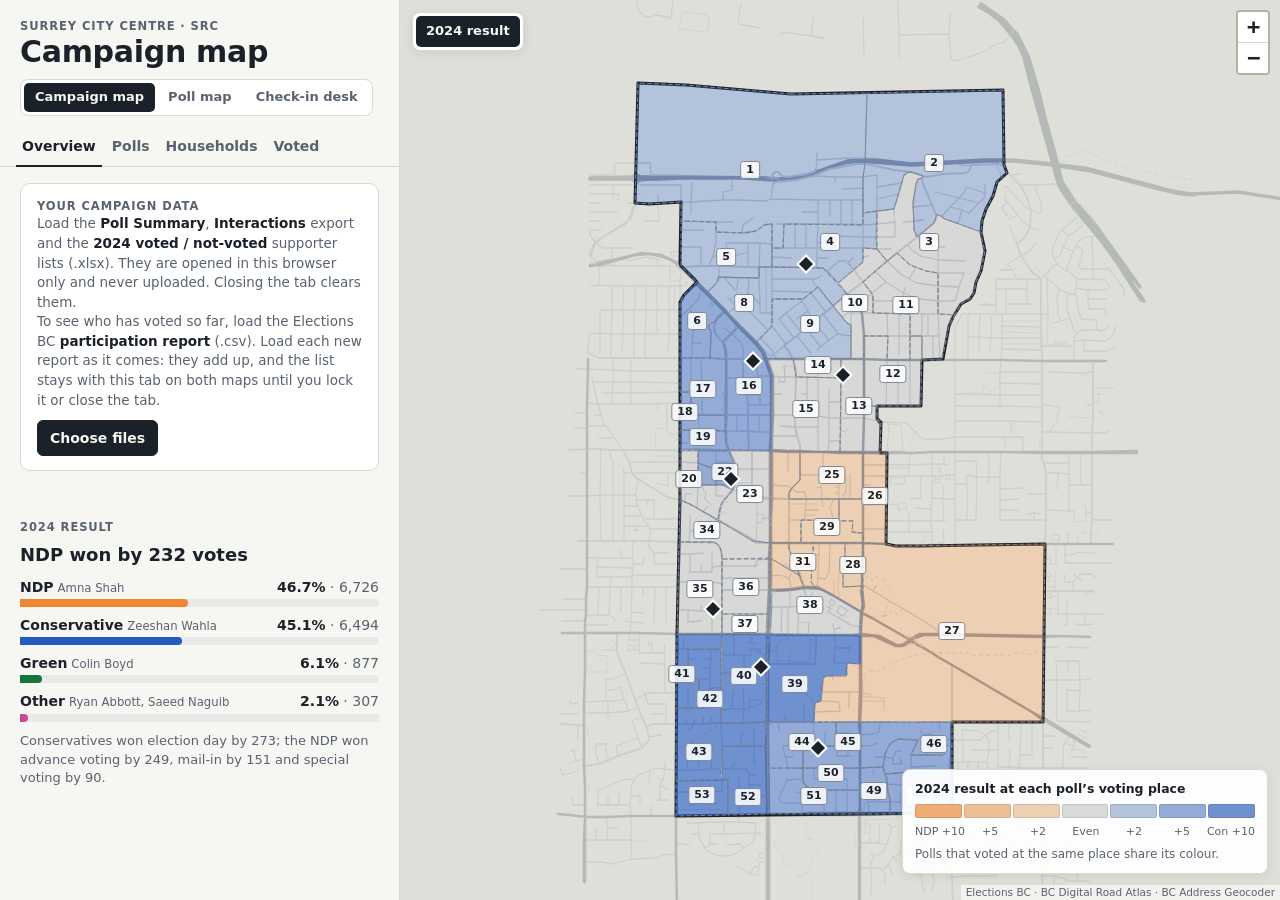
==== index.html @ 014f194e "Start the canvass maps without any campaign data The campaign map, poll map, check-in desk and Voted" ====
<!doctype html>
<html lang="en">
<head>
<meta charset="utf-8">
<meta name="viewport" content="width=device-width, initial-scale=1, viewport-fit=cover">
<meta name="robots" content="noindex, nofollow">
<!-- The page may load its own files and Google Fonts. The only thing that leaves it is the sign-in line (time, map, device ID,
     browser, internet address) sent to the campaign's Firebase database; no campaign data and no loaded file ever leaves it. -->
<meta http-equiv="Content-Security-Policy" content="default-src 'none'; script-src 'self'; style-src 'self' 'unsafe-inline' https://fonts.googleapis.com; font-src https://fonts.gstatic.com; img-src 'self' data: blob:; connect-src https://api.ipify.org https://api64.ipify.org; form-action 'none'; base-uri 'none'">
<title>Surrey City Centre Campaign Map</title>
<link rel="preconnect" href="https://fonts.googleapis.com">
<link rel="preconnect" href="https://fonts.gstatic.com" crossorigin>
<link rel="stylesheet" href="https://fonts.googleapis.com/css2?family=Archivo:wdth,wght@62..125,100..900&family=IBM+Plex+Sans+Condensed:wght@400;500;600;700&display=swap">
<link rel="stylesheet" href="vendor/leaflet.css">
<link rel="stylesheet" href="app.css">
</head>
<body>
<div class="gate" id="gate" hidden>
  <form class="gate-card" id="gateForm" autocomplete="on">
    <p class="eyebrow">Surrey City Centre · SRC</p>
    <h1>Campaign map</h1>
    <p>Team access. Enter the password you were given.</p>
    <label for="pw">Password</label>
    <input id="pw" name="password" type="password" autocomplete="current-password" spellcheck="false" required>
    <button class="btn primary" type="submit" id="unlock">Unlock</button>
    <p class="error" id="gateError" role="alert" hidden></p>
    <p class="note">The campaign data on this page is encrypted. Without the password it can’t be read, even from the page source.</p>
  </form>
</div>
<div class="app" id="app">
  <aside class="panel" aria-label="Campaign details">
    <header class="head">
      <p class="eyebrow" id="eyebrow">Surrey City Centre</p>
      <h1>Campaign map</h1>
      <button class="sheet-toggle" id="sheetToggle" type="button" aria-expanded="true" aria-controls="panelBody">Hide</button>
      <nav class="maps-nav" aria-label="Maps"><a href="index.html" aria-current="page">Campaign map</a><a href="polls.html">Poll map</a><a href="desk.html">Check-in desk</a></nav>
    </header>
    <div class="tabs" role="tablist" aria-label="Sections">
      <button type="button" role="tab" id="tab-overview" aria-controls="pane-overview" aria-selected="true">Overview</button>
      <button type="button" role="tab" id="tab-polls" aria-controls="pane-polls" aria-selected="false" tabindex="-1">Polls</button>
      <button type="button" role="tab" id="tab-homes" aria-controls="pane-homes" aria-selected="false" tabindex="-1">Households</button>
      <button type="button" role="tab" id="tab-voted" aria-controls="pane-voted" aria-selected="false" tabindex="-1">Voted</button>
    </div>
    <div class="body" id="panelBody">
      <section class="pane" id="pane-overview" role="tabpanel" aria-labelledby="tab-overview">
        <div class="loader" id="loader">
          <div class="intro">
            <h2>Your campaign data</h2>
            <p>Load the <b>Poll Summary</b>, <b>Interactions</b> export and the <b>2024 voted / not-voted</b> supporter lists (.xlsx). They are opened in this browser only and never uploaded. Closing the tab clears them.</p>
            <p>To see who has voted so far, load the Elections BC <b>participation report</b> (.csv). Load each new report as it comes: they add up, and the list stays with this tab on both maps until you lock it or close the tab.</p>
          </div>
          <p class="loaded" id="loaded" hidden></p>
          <div class="load-row">
            <label class="btn primary" for="files" id="chooseLabel">Choose files</label>
            <input id="files" type="file" accept=".xlsx,.xls,.csv" multiple>
            <button type="button" class="btn quiet" id="clearData" hidden>Lock</button>
            <button type="button" class="btn quiet" id="castClear" hidden>Clear the voted list</button>
          </div>
          <p class="error" id="loadError" role="alert" hidden></p>
        </div>
        <div id="canvass"></div>
        <div id="result2024"></div>
      </section>
      <section class="pane" id="pane-polls" role="tabpanel" aria-labelledby="tab-polls" hidden>
        <p class="note" id="pollsNote"></p>
        <div class="table-wrap">
          <table class="polls" id="pollTable">
            <thead><tr id="pollHead"></tr></thead>
            <tbody id="pollBody"></tbody>
          </table>
        </div>
      </section>
      <section class="pane" id="pane-homes" role="tabpanel" aria-labelledby="tab-homes" hidden>
        <div id="homesEmpty" class="empty">
          <h2>Households</h2>
          <p>Load the Interactions export or the 2024 supporter lists to put every contacted household on the map, labelled by address.</p>
          <label class="btn primary" for="files">Choose files</label>
        </div>
        <div id="homes" hidden>
          <div class="show">
            <h2>Show on the map</h2>
            <div class="presets" id="views" role="group" aria-label="Show on the map"></div>
            <div class="key" id="key"></div>
          </div>
          <div class="search">
            <label for="find">Find an address</label>
            <input id="find" type="search" list="addrs" placeholder="e.g. 13450 104 Ave" autocomplete="off">
            <datalist id="addrs"></datalist>
          </div>
          <button type="button" class="btn" id="downloadCsv">Download this list (CSV)</button>
          <details class="check" id="check"></details>
        </div>
      </section>
      <section class="pane" id="pane-voted" role="tabpanel" aria-labelledby="tab-voted" hidden></section>
    </div>
  </aside>
  <div class="mapwrap">
    <div id="map" role="region" aria-label="Riding map"></div>
    <div class="shade" id="shade" role="radiogroup" aria-label="Shade polls by"></div>
    <div class="legend" id="legend" aria-live="polite"></div>
  </div>
</div>
<div class="dropzone" id="dropzone" hidden><p>Drop your campaign files here</p></div>
<script src="vendor/leaflet.js"></script>
<script src="vendor/xlsx.full.min.js"></script>
<script src="data/public.js"></script>
<script src="data/campaign.enc.js"></script>
<script src="data/campaign.extra.enc.js"></script>
<script src="desk-config.js"></script>
<script src="core.js"></script>
<script src="app.js"></script>
</body>
</html>
---- vendor/leaflet.css ----
/* required styles */

.leaflet-pane,
.leaflet-tile,
.leaflet-marker-icon,
.leaflet-marker-shadow,
.leaflet-tile-container,
.leaflet-pane > svg,
.leaflet-pane > canvas,
.leaflet-zoom-box,
.leaflet-image-layer,
.leaflet-layer {
	position: absolute;
	left: 0;
	top: 0;
	}
.leaflet-container {
	overflow: hidden;
	}
.leaflet-tile,
.leaflet-marker-icon,
.leaflet-marker-shadow {
	-webkit-user-select: none;
	   -moz-user-select: none;
	        user-select: none;
	  -webkit-user-drag: none;
	}
/* Prevents IE11 from highlighting tiles in blue */
.leaflet-tile::selection {
	background: transparent;
}
/* Safari renders non-retina tile on retina better with this, but Chrome is worse */
.leaflet-safari .leaflet-tile {
	image-rendering: -webkit-optimize-contrast;
	}
/* hack that prevents hw layers "stretching" when loading new tiles */
.leaflet-safari .leaflet-tile-container {
	width: 1600px;
	height: 1600px;
	-webkit-transform-origin: 0 0;
	}
.leaflet-marker-icon,
.leaflet-marker-shadow {
	display: block;
	}
/* .leaflet-container svg: reset svg max-width decleration shipped in Joomla! (joomla.org) 3.x */
/* .leaflet-container img: map is broken in FF if you have max-width: 100% on tiles */
.leaflet-container .leaflet-overlay-pane svg {
	max-width: none !important;
	max-height: none !important;
	}
.leaflet-container .leaflet-marker-pane img,
.leaflet-container .leaflet-shadow-pane img,
.leaflet-container .leaflet-tile-pane img,
.leaflet-container img.leaflet-image-layer,
.leaflet-container .leaflet-tile {
	max-width: none !important;
	max-height: none !important;
	width: auto;
	padding: 0;
	}

.leaflet-container img.leaflet-tile {
	/* See: https://bugs.chromium.org/p/chromium/issues/detail?id=600120 */
	mix-blend-mode: plus-lighter;
}

.leaflet-container.leaflet-touch-zoom {
	-ms-touch-action: pan-x pan-y;
	touch-action: pan-x pan-y;
	}
.leaflet-container.leaflet-touch-drag {
	-ms-touch-action: pinch-zoom;
	/* Fallback for FF which doesn't support pinch-zoom */
	touch-action: none;
	touch-action: pinch-zoom;
}
.leaflet-container.leaflet-touch-drag.leaflet-touch-zoom {
	-ms-touch-action: none;
	touch-action: none;
}
.leaflet-container {
	-webkit-tap-highlight-color: transparent;
}
.leaflet-container a {
	-webkit-tap-highlight-color: rgba(51, 181, 229, 0.4);
}
.leaflet-tile {
	filter: inherit;
	visibility: hidden;
	}
.leaflet-tile-loaded {
	visibility: inherit;
	}
.leaflet-zoom-box {
	width: 0;
	height: 0;
	-moz-box-sizing: border-box;
	     box-sizing: border-box;
	z-index: 800;
	}
/* workaround for https://bugzilla.mozilla.org/show_bug.cgi?id=888319 */
.leaflet-overlay-pane svg {
	-moz-user-select: none;
	}

.leaflet-pane         { z-index: 400; }

.leaflet-tile-pane    { z-index: 200; }
.leaflet-overlay-pane { z-index: 400; }
.leaflet-shadow-pane  { z-index: 500; }
.leaflet-marker-pane  { z-index: 600; }
.leaflet-tooltip-pane   { z-index: 650; }
.leaflet-popup-pane   { z-index: 700; }

.leaflet-map-pane canvas { z-index: 100; }
.leaflet-map-pane svg    { z-index: 200; }

.leaflet-vml-shape {
	width: 1px;
	height: 1px;
	}
.lvml {
	behavior: url(#default#VML);
	display: inline-block;
	position: absolute;
	}


/* control positioning */

.leaflet-control {
	position: relative;
	z-index: 800;
	pointer-events: visiblePainted; /* IE 9-10 doesn't have auto */
	pointer-events: auto;
	}
.leaflet-top,
.leaflet-bottom {
	position: absolute;
	z-index: 1000;
	pointer-events: none;
	}
.leaflet-top {
	top: 0;
	}
.leaflet-right {
	right: 0;
	}
.leaflet-bottom {
	bottom: 0;
	}
.leaflet-left {
	left: 0;
	}
.leaflet-control {
	float: left;
	clear: both;
	}
.leaflet-right .leaflet-control {
	float: right;
	}
.leaflet-top .leaflet-control {
	margin-top: 10px;
	}
.leaflet-bottom .leaflet-control {
	margin-bottom: 10px;
	}
.leaflet-left .leaflet-control {
	margin-left: 10px;
	}
.leaflet-right .leaflet-control {
	margin-right: 10px;
	}


/* zoom and fade animations */

.leaflet-fade-anim .leaflet-popup {
	opacity: 0;
	-webkit-transition: opacity 0.2s linear;
	   -moz-transition: opacity 0.2s linear;
	        transition: opacity 0.2s linear;
	}
.leaflet-fade-anim .leaflet-map-pane .leaflet-popup {
	opacity: 1;
	}
.leaflet-zoom-animated {
	-webkit-transform-origin: 0 0;
	    -ms-transform-origin: 0 0;
	        transform-origin: 0 0;
	}
svg.leaflet-zoom-animated {
	will-change: transform;
}

.leaflet-zoom-anim .leaflet-zoom-animated {
	-webkit-transition: -webkit-transform 0.25s cubic-bezier(0,0,0.25,1);
	   -moz-transition:    -moz-transform 0.25s cubic-bezier(0,0,0.25,1);
	        transition:         transform 0.25s cubic-bezier(0,0,0.25,1);
	}
.leaflet-zoom-anim .leaflet-tile,
.leaflet-pan-anim .leaflet-tile {
	-webkit-transition: none;
	   -moz-transition: none;
	        transition: none;
	}

.leaflet-zoom-anim .leaflet-zoom-hide {
	visibility: hidden;
	}


/* cursors */

.leaflet-interactive {
	cursor: pointer;
	}
.leaflet-grab {
	cursor: -webkit-grab;
	cursor:    -moz-grab;
	cursor:         grab;
	}
.leaflet-crosshair,
.leaflet-crosshair .leaflet-interactive {
	cursor: crosshair;
	}
.leaflet-popup-pane,
.leaflet-control {
	cursor: auto;
	}
.leaflet-dragging .leaflet-grab,
.leaflet-dragging .leaflet-grab .leaflet-interactive,
.leaflet-dragging .leaflet-marker-draggable {
	cursor: move;
	cursor: -webkit-grabbing;
	cursor:    -moz-grabbing;
	cursor:         grabbing;
	}

/* marker & overlays interactivity */
.leaflet-marker-icon,
.leaflet-marker-shadow,
.leaflet-image-layer,
.leaflet-pane > svg path,
.leaflet-tile-container {
	pointer-events: none;
	}

.leaflet-marker-icon.leaflet-interactive,
.leaflet-image-layer.leaflet-interactive,
.leaflet-pane > svg path.leaflet-interactive,
svg.leaflet-image-layer.leaflet-interactive path {
	pointer-events: visiblePainted; /* IE 9-10 doesn't have auto */
	pointer-events: auto;
	}

/* visual tweaks */

.leaflet-container {
	background: #ddd;
	outline-offset: 1px;
	}
.leaflet-container a {
	color: #0078A8;
	}
.leaflet-zoom-box {
	border: 2px dotted #38f;
	background: rgba(255,255,255,0.5);
	}


/* general typography */
.leaflet-container {
	font-family: "Helvetica Neue", Arial, Helvetica, sans-serif;
	font-size: 12px;
	font-size: 0.75rem;
	line-height: 1.5;
	}


/* general toolbar styles */

.leaflet-bar {
	box-shadow: 0 1px 5px rgba(0,0,0,0.65);
	border-radius: 4px;
	}
.leaflet-bar a {
	background-color: #fff;
	border-bottom: 1px solid #ccc;
	width: 26px;
	height: 26px;
	line-height: 26px;
	display: block;
	text-align: center;
	text-decoration: none;
	color: black;
	}
.leaflet-bar a,
.leaflet-control-layers-toggle {
	background-position: 50% 50%;
	background-repeat: no-repeat;
	display: block;
	}
.leaflet-bar a:hover,
.leaflet-bar a:focus {
	background-color: #f4f4f4;
	}
.leaflet-bar a:first-child {
	border-top-left-radius: 4px;
	border-top-right-radius: 4px;
	}
.leaflet-bar a:last-child {
	border-bottom-left-radius: 4px;
	border-bottom-right-radius: 4px;
	border-bottom: none;
	}
.leaflet-bar a.leaflet-disabled {
	cursor: default;
	background-color: #f4f4f4;
	color: #bbb;
	}

.leaflet-touch .leaflet-bar a {
	width: 30px;
	height: 30px;
	line-height: 30px;
	}
.leaflet-touch .leaflet-bar a:first-child {
	border-top-left-radius: 2px;
	border-top-right-radius: 2px;
	}
.leaflet-touch .leaflet-bar a:last-child {
	border-bottom-left-radius: 2px;
	border-bottom-right-radius: 2px;
	}

/* zoom control */

.leaflet-control-zoom-in,
.leaflet-control-zoom-out {
	font: bold 18px 'Lucida Console', Monaco, monospace;
	text-indent: 1px;
	}

.leaflet-touch .leaflet-control-zoom-in, .leaflet-touch .leaflet-control-zoom-out  {
	font-size: 22px;
	}


/* layers control */

.leaflet-control-layers {
	box-shadow: 0 1px 5px rgba(0,0,0,0.4);
	background: #fff;
	border-radius: 5px;
	}
.leaflet-control-layers-toggle {
	background-image: url(images/layers.png);
	width: 36px;
	height: 36px;
	}
.leaflet-retina .leaflet-control-layers-toggle {
	background-image: url(images/layers-2x.png);
	background-size: 26px 26px;
	}
.leaflet-touch .leaflet-control-layers-toggle {
	width: 44px;
	height: 44px;
	}
.leaflet-control-layers .leaflet-control-layers-list,
.leaflet-control-layers-expanded .leaflet-control-layers-toggle {
	display: none;
	}
.leaflet-control-layers-expanded .leaflet-control-layers-list {
	display: block;
	position: relative;
	}
.leaflet-control-layers-expanded {
	padding: 6px 10px 6px 6px;
	color: #333;
	background: #fff;
	}
.leaflet-control-layers-scrollbar {
	overflow-y: scroll;
	overflow-x: hidden;
	padding-right: 5px;
	}
.leaflet-control-layers-selector {
	margin-top: 2px;
	position: relative;
	top: 1px;
	}
.leaflet-control-layers label {
	display: block;
	font-size: 13px;
	font-size: 1.08333em;
	}
.leaflet-control-layers-separator {
	height: 0;
	border-top: 1px solid #ddd;
	margin: 5px -10px 5px -6px;
	}

/* Default icon URLs */
.leaflet-default-icon-path { /* used only in path-guessing heuristic, see L.Icon.Default */
	background-image: url(images/marker-icon.png);
	}


/* attribution and scale controls */

.leaflet-container .leaflet-control-attribution {
	background: #fff;
	background: rgba(255, 255, 255, 0.8);
	margin: 0;
	}
.leaflet-control-attribution,
.leaflet-control-scale-line {
	padding: 0 5px;
	color: #333;
	line-height: 1.4;
	}
.leaflet-control-attribution a {
	text-decoration: none;
	}
.leaflet-control-attribution a:hover,
.leaflet-control-attribution a:focus {
	text-decoration: underline;
	}
.leaflet-attribution-flag {
	display: inline !important;
	vertical-align: baseline !important;
	width: 1em;
	height: 0.6669em;
	}
.leaflet-left .leaflet-control-scale {
	margin-left: 5px;
	}
.leaflet-bottom .leaflet-control-scale {
	margin-bottom: 5px;
	}
.leaflet-control-scale-line {
	border: 2px solid #777;
	border-top: none;
	line-height: 1.1;
	padding: 2px 5px 1px;
	white-space: nowrap;
	-moz-box-sizing: border-box;
	     box-sizing: border-box;
	background: rgba(255, 255, 255, 0.8);
	text-shadow: 1px 1px #fff;
	}
.leaflet-control-scale-line:not(:first-child) {
	border-top: 2px solid #777;
	border-bottom: none;
	margin-top: -2px;
	}
.leaflet-control-scale-line:not(:first-child):not(:last-child) {
	border-bottom: 2px solid #777;
	}

.leaflet-touch .leaflet-control-attribution,
.leaflet-touch .leaflet-control-layers,
.leaflet-touch .leaflet-bar {
	box-shadow: none;
	}
.leaflet-touch .leaflet-control-layers,
.leaflet-touch .leaflet-bar {
	border: 2px solid rgba(0,0,0,0.2);
	background-clip: padding-box;
	}


/* popup */

.leaflet-popup {
	position: absolute;
	text-align: center;
	margin-bottom: 20px;
	}
.leaflet-popup-content-wrapper {
	padding: 1px;
	text-align: left;
	border-radius: 12px;
	}
.leaflet-popup-content {
	margin: 13px 24px 13px 20px;
	line-height: 1.3;
	font-size: 13px;
	font-size: 1.08333em;
	min-height: 1px;
	}
.leaflet-popup-content p {
	margin: 17px 0;
	margin: 1.3em 0;
	}
.leaflet-popup-tip-container {
	width: 40px;
	height: 20px;
	position: absolute;
	left: 50%;
	margin-top: -1px;
	margin-left: -20px;
	overflow: hidden;
	pointer-events: none;
	}
.leaflet-popup-tip {
	width: 17px;
	height: 17px;
	padding: 1px;

	margin: -10px auto 0;
	pointer-events: auto;

	-webkit-transform: rotate(45deg);
	   -moz-transform: rotate(45deg);
	    -ms-transform: rotate(45deg);
	        transform: rotate(45deg);
	}
.leaflet-popup-content-wrapper,
.leaflet-popup-tip {
	background: white;
	color: #333;
	box-shadow: 0 3px 14px rgba(0,0,0,0.4);
	}
.leaflet-container a.leaflet-popup-close-button {
	position: absolute;
	top: 0;
	right: 0;
	border: none;
	text-align: center;
	width: 24px;
	height: 24px;
	font: 16px/24px Tahoma, Verdana, sans-serif;
	color: #757575;
	text-decoration: none;
	background: transparent;
	}
.leaflet-container a.leaflet-popup-close-button:hover,
.leaflet-container a.leaflet-popup-close-button:focus {
	color: #585858;
	}
.leaflet-popup-scrolled {
	overflow: auto;
	}

.leaflet-oldie .leaflet-popup-content-wrapper {
	-ms-zoom: 1;
	}
.leaflet-oldie .leaflet-popup-tip {
	width: 24px;
	margin: 0 auto;

	-ms-filter: "progid:DXImageTransform.Microsoft.Matrix(M11=0.70710678, M12=0.70710678, M21=-0.70710678, M22=0.70710678)";
	filter: progid:DXImageTransform.Microsoft.Matrix(M11=0.70710678, M12=0.70710678, M21=-0.70710678, M22=0.70710678);
	}

.leaflet-oldie .leaflet-control-zoom,
.leaflet-oldie .leaflet-control-layers,
.leaflet-oldie .leaflet-popup-content-wrapper,
.leaflet-oldie .leaflet-popup-tip {
	border: 1px solid #999;
	}


/* div icon */

.leaflet-div-icon {
	background: #fff;
	border: 1px solid #666;
	}


/* Tooltip */
/* Base styles for the element that has a tooltip */
.leaflet-tooltip {
	position: absolute;
	padding: 6px;
	background-color: #fff;
	border: 1px solid #fff;
	border-radius: 3px;
	color: #222;
	white-space: nowrap;
	-webkit-user-select: none;
	-moz-user-select: none;
	-ms-user-select: none;
	user-select: none;
	pointer-events: none;
	box-shadow: 0 1px 3px rgba(0,0,0,0.4);
	}
.leaflet-tooltip.leaflet-interactive {
	cursor: pointer;
	pointer-events: auto;
	}
.leaflet-tooltip-top:before,
.leaflet-tooltip-bottom:before,
.leaflet-tooltip-left:before,
.leaflet-tooltip-right:before {
	position: absolute;
	pointer-events: none;
	border: 6px solid transparent;
	background: transparent;
	content: "";
	}

/* Directions */

.leaflet-tooltip-bottom {
	margin-top: 6px;
}
.leaflet-tooltip-top {
	margin-top: -6px;
}
.leaflet-tooltip-bottom:before,
.leaflet-tooltip-top:before {
	left: 50%;
	margin-left: -6px;
	}
.leaflet-tooltip-top:before {
	bottom: 0;
	margin-bottom: -12px;
	border-top-color: #fff;
	}
.leaflet-tooltip-bottom:before {
	top: 0;
	margin-top: -12px;
	margin-left: -6px;
	border-bottom-color: #fff;
	}
.leaflet-tooltip-left {
	margin-left: -6px;
}
.leaflet-tooltip-right {
	margin-left: 6px;
}
.leaflet-tooltip-left:before,
.leaflet-tooltip-right:before {
	top: 50%;
	margin-top: -6px;
	}
.leaflet-tooltip-left:before {
	right: 0;
	margin-right: -12px;
	border-left-color: #fff;
	}
.leaflet-tooltip-right:before {
	left: 0;
	margin-left: -12px;
	border-right-color: #fff;
	}

/* Printing */

@media print {
	/* Prevent printers from removing background-images of controls. */
	.leaflet-control {
		-webkit-print-color-adjust: exact;
		print-color-adjust: exact;
		}
	}
---- app.css ----
/* Layout: one-screen campaign map. A side panel (Overview / Polls / Households) beside a full-bleed vector
   street map with a poll-shading switch and legend floating over it; on phones the panel is a bottom sheet. */
:root {
  --bg: #f6f6f3; --surface: #ffffff; --land: #ebece6; --fg: #1b2129; --muted: #59636f; --rule: #d8dad2;
  --road: #c4c8cd; --road-major: #9199a3; --road-label: #69727e; --edge: #1b2129; --va: #7f8794; --mask: #d3d5cd; --halo: #ffffff;
  /* party identity: validated (OKLab, all pairs, protan/deutan) against the map surface */
  --con: #2459c2; --ndp: #f2852f; --grn: #16753a; --oth: #cc4793;
  --und: #868d97; --dnc: #b3261e; --sign: #c99a06; --even: #9aa0a8;
  --ramp-contact: #3d4654; --ramp-find: #6a4fd0; --ramp-gotv: #0e7490; --y24: #0e7490; --t1: #1f7a3e; --t2: #7c3aed; --missed: #e8590c; --cast: #701a75;
  --font-display: "Archivo", "Arial Black", system-ui, sans-serif;
  --font-ui: "IBM Plex Sans Condensed", "Arial Narrow", "Roboto Condensed", system-ui, sans-serif;
  color-scheme: light;
}
@media (prefers-color-scheme: dark) {
  :root:not([data-theme="light"]) {
    --bg: #12161c; --surface: #1a1f26; --land: #1b2027; --fg: #e8ebef; --muted: #9ba4af; --rule: #2c323b;
    --road: #353c46; --road-major: #525b69; --road-label: #8f98a4; --edge: #e8ebef; --va: #6b7380; --mask: #0d1014; --halo: #10141a;
    --con: #5a88ec; --ndp: #d6782b; --grn: #1b7a42; --oth: #c95599;
    --und: #8d96a3; --dnc: #ff6b5e; --sign: #e8b923; --even: #707782;
    --ramp-contact: #c9d0da; --ramp-find: #a28ff2; --ramp-gotv: #22b8cf; --y24: #22b8cf; --t1: #3fb26a; --t2: #b794f6; --missed: #ff8f3f; --cast: #d946ef;
    color-scheme: dark;
  }
}
:root[data-theme="dark"] {
  --bg: #12161c; --surface: #1a1f26; --land: #1b2027; --fg: #e8ebef; --muted: #9ba4af; --rule: #2c323b;
  --road: #353c46; --road-major: #525b69; --road-label: #8f98a4; --edge: #e8ebef; --va: #6b7380; --mask: #0d1014; --halo: #10141a;
  --con: #5a88ec; --ndp: #d6782b; --grn: #1b7a42; --oth: #c95599;
  --und: #8d96a3; --dnc: #ff6b5e; --sign: #e8b923; --even: #707782;
  --ramp-contact: #c9d0da; --ramp-find: #a28ff2; --ramp-gotv: #22b8cf; --y24: #22b8cf; --t1: #3fb26a; --t2: #b794f6; --missed: #ff8f3f; --cast: #d946ef;
  color-scheme: dark;
}

html, body { height: 100%; margin: 0; }
[hidden] { display: none !important; }
body { background: var(--bg); color: var(--fg); font: 400 14px/1.45 var(--font-ui); -webkit-font-smoothing: antialiased; }
.app { display: grid; grid-template-columns: minmax(320px, 400px) 1fr; height: 100%; }
button, input { font: inherit; color: inherit; }

/* panel */
.panel { display: flex; flex-direction: column; min-width: 0; min-height: 0; background: var(--bg); border-right: 1px solid var(--rule); }
.head { padding: 18px 20px 10px; display: grid; grid-template-columns: 1fr auto; gap: 2px 12px; align-items: end; }
.eyebrow { margin: 0; grid-column: 1; font-size: 11.5px; font-weight: 600; letter-spacing: .08em; text-transform: uppercase; color: var(--muted); }
h1 { margin: 0; grid-column: 1; font: 800 30px/1 var(--font-display); font-stretch: 116%; letter-spacing: -.01em; text-wrap: balance; }
.sheet-toggle { display: none; }
.tabs { display: flex; gap: 4px; padding: 0 16px; border-bottom: 1px solid var(--rule); }
.tabs [role="tab"] { all: unset; cursor: pointer; padding: 10px 6px 9px; margin-bottom: -1px; font-weight: 600; color: var(--muted); border-bottom: 2px solid transparent; }
.tabs [role="tab"][aria-selected="true"] { color: var(--fg); border-bottom-color: var(--fg); }
.tabs [role="tab"]:focus-visible { outline: 2px solid var(--con); outline-offset: 2px; border-radius: 3px; }
.tabs .count { font-weight: 500; color: var(--muted); font-variant-numeric: tabular-nums; }
.body { overflow-y: auto; min-height: 0; position: relative; }  /* holds the visually hidden inputs, so they never stretch the page */
.pane { padding: 16px 20px 28px; display: flex; flex-direction: column; gap: 24px; }
h2 { margin: 0 0 8px; font-size: 11.5px; font-weight: 600; letter-spacing: .08em; text-transform: uppercase; color: var(--muted); }
h2 .aside { text-transform: none; letter-spacing: 0; font-weight: 500; }
p { margin: 0; }
.note { color: var(--muted); font-size: 13px; }
.num { font-variant-numeric: tabular-nums; }

.btn { display: inline-flex; align-items: center; justify-content: center; gap: 6px; padding: 7px 12px; border-radius: 6px; border: 1px solid var(--rule); background: var(--surface); color: var(--fg); font-weight: 600; cursor: pointer; }
.btn:hover { border-color: var(--muted); }
.btn.primary { background: var(--fg); color: var(--bg); border-color: var(--fg); }
.btn.quiet { border-color: transparent; background: transparent; color: var(--muted); padding-inline: 0; justify-self: start; }
.btn:focus-visible, .chip-btn:focus-visible, label.btn:has(+ input:focus-visible) { outline: 2px solid var(--con); outline-offset: 2px; }

/* loader */
.loader { display: grid; gap: 10px; padding: 14px 16px; border-radius: 10px; background: var(--surface); border: 1px solid var(--rule); }
.loader h2 { margin: 0; }
.loader p { color: var(--muted); font-size: 13.5px; }
.loader b { color: var(--fg); font-weight: 600; }
.loader.done { padding: 10px 14px; }
.loader.done .intro { display: none; }
.loaded { font-size: 13px; color: var(--muted); }
.loaded::before { content: "●"; color: var(--grn); margin-right: 6px; }
.load-row { display: flex; flex-wrap: wrap; gap: 10px; align-items: center; }
.load-row input[type=file] { position: absolute; width: 1px; height: 1px; opacity: 0; }
.hint { color: var(--muted); font-size: 13px; }
.filestate { list-style: none; margin: 0; padding: 0; display: grid; gap: 4px; font-size: 13px; }
.filestate li { display: grid; grid-template-columns: 14px 8.5em 1fr; gap: 8px; align-items: baseline; }
.filestate .mark { width: 9px; height: 9px; border-radius: 50%; border: 1.5px solid var(--muted); align-self: center; }
.filestate .ok .mark { background: var(--grn); border-color: var(--grn); }
.filestate .what { font-weight: 600; }
.filestate .state { color: var(--muted); min-width: 0; }
.error { color: var(--dnc); font-size: 13px; }

/* overview blocks */
.kpis { display: grid; grid-template-columns: 1fr 1fr; gap: 14px 16px; }
.kpi b { display: block; font: 700 26px/1.05 var(--font-display); font-stretch: 100%; font-variant-numeric: tabular-nums; }
.kpi span { color: var(--muted); font-size: 12.5px; }
.goal { display: grid; gap: 6px; margin-top: 4px; }
.goal .track { position: relative; height: 10px; border-radius: 3px; background: color-mix(in srgb, var(--fg) 8%, transparent); }
.goal .fill { position: absolute; inset: 0 auto 0 0; border-radius: 3px; background: var(--con); }
.goal .fill.rest { right: auto; inset-block: 0; border-radius: 0 3px 3px 0; background: color-mix(in srgb, var(--con) 32%, transparent); }
.goal .tick { position: absolute; top: -3px; bottom: -3px; width: 2px; background: var(--fg); }
.goal p { font-size: 13px; color: var(--muted); }
.goal p b { color: var(--fg); }

.bars { display: grid; gap: 8px; }
.bar-row { display: grid; grid-template-columns: 1fr auto; gap: 2px 10px; align-items: baseline; }
.bar-row .who { font-weight: 600; }
.bar-row .who small { font-weight: 400; color: var(--muted); margin-left: 4px; }
.bar-row .val { font-variant-numeric: tabular-nums; color: var(--muted); }
.bar-row .val b { color: var(--fg); font-weight: 600; }
.bar-row .track { grid-column: 1 / -1; height: 8px; border-radius: 2px; background: color-mix(in srgb, var(--fg) 6%, transparent); }
.bar-row .fill { display: block; height: 100%; border-radius: 0 4px 4px 0; min-width: 2px; }
.hero { display: grid; gap: 2px; color: var(--muted); font-size: 13px; }
.hero b { font: 800 40px/1 var(--font-display); font-stretch: 108%; color: var(--fg); font-variant-numeric: tabular-nums; }
.headline { font: 700 18px/1.25 var(--font-display); font-stretch: 104%; margin-bottom: 10px; text-wrap: balance; }

.chip { display: inline-flex; align-items: center; gap: 5px; padding: 0 6px; border-radius: 4px; font-size: 12px; font-weight: 700; font-variant-numeric: tabular-nums; white-space: nowrap; line-height: 1.6;
  background: color-mix(in srgb, var(--chip, var(--even)) 20%, transparent); color: var(--fg); }
.chip::before { content: ""; width: 7px; height: 7px; border-radius: 50%; background: var(--chip, var(--even)); }

table { border-collapse: collapse; width: 100%; font-variant-numeric: tabular-nums; }
th { text-align: left; font-size: 11.5px; font-weight: 600; letter-spacing: .04em; text-transform: uppercase; color: var(--muted); padding: 4px 6px; border-bottom: 1px solid var(--rule); white-space: nowrap; }
td { padding: 5px 5px; white-space: nowrap; border-bottom: 1px solid color-mix(in srgb, var(--rule) 60%, transparent); }
td.r, th.r { text-align: right; }
tbody tr.go { cursor: pointer; }
tbody tr.go:hover, tbody tr.go:focus-visible { background: color-mix(in srgb, var(--con) 9%, transparent); outline: none; }
tbody tr.sel { background: color-mix(in srgb, var(--con) 14%, transparent); }
.table-wrap { overflow-x: auto; margin-inline: -6px; }
th button { all: unset; cursor: pointer; }
th button:focus-visible { outline: 2px solid var(--con); }
th[aria-sort] button::after { content: " ▾"; }
th[aria-sort="ascending"] button::after { content: " ▴"; }
.place-name { font-weight: 600; }
td:first-child { white-space: normal; }
.place-name small { display: block; font-weight: 400; color: var(--muted); font-size: 12px; }
.minibar { display: inline-block; width: 26px; height: 7px; border-radius: 2px; background: color-mix(in srgb, var(--fg) 8%, transparent); vertical-align: middle; margin-right: 6px; overflow: hidden; }
.minibar span { display: block; height: 100%; background: var(--ramp-find); }
.minibar.gotv span { background: var(--ramp-gotv); }
.minibar.cast span { background: var(--cast); }
.split { height: 6px; border-radius: 2px; background: color-mix(in srgb, var(--ramp-gotv) 25%, transparent); overflow: hidden; }
.split span { display: block; height: 100%; background: var(--ramp-gotv); }
.vote-block { display: grid; gap: 2px; }
.chip-btn .num { font-weight: 500; opacity: .75; margin-left: 2px; }

/* households */
.presets { display: flex; flex-wrap: wrap; gap: 6px; }
.chip-btn { cursor: pointer; padding: 5px 11px; border-radius: 999px; border: 1px solid var(--rule); background: var(--surface); font-weight: 600; font-size: 13px; }
.chip-btn[aria-pressed="true"] { background: var(--fg); color: var(--bg); border-color: var(--fg); }
.layers { display: grid; gap: 1px; }
.toggle { display: grid; grid-template-columns: 18px 1fr auto; align-items: center; gap: 10px; padding: 5px 8px; margin: 0 -8px; border-radius: 6px; cursor: pointer; }
.toggle:hover { background: color-mix(in srgb, var(--fg) 6%, transparent); }
.toggle input { position: absolute; opacity: 0; pointer-events: none; }
.toggle:has(input:focus-visible) { outline: 2px solid var(--con); }
.toggle .count { font-variant-numeric: tabular-nums; color: var(--muted); }
.toggle:has(input:not(:checked)) .sw { background: transparent !important; }
.toggle:has(input:not(:checked)) .name { color: var(--muted); text-decoration: line-through; }
.sw { width: 14px; height: 14px; border-radius: 50%; border: 2px solid; box-sizing: border-box; justify-self: center; }
.sw.hollow { background: transparent !important; }
.sw.ring { background: transparent !important; width: 18px; height: 18px; border-width: 2.5px; }
.sw.dash { background: transparent !important; border-style: dashed; }
.key { display: grid; grid-template-columns: 18px 1fr; gap: 10px; align-items: center; color: var(--muted); font-size: 13px; padding: 3px 0; }
.search { display: grid; gap: 6px; }
.search label { font-size: 11.5px; font-weight: 600; letter-spacing: .08em; text-transform: uppercase; color: var(--muted); }
.search input { padding: 8px 10px; border-radius: 6px; border: 1px solid var(--rule); background: var(--surface); min-width: 0; }
.search input:focus-visible { outline: 2px solid var(--con); outline-offset: 0; }
/* "has someone voted?" search, on both maps */
/* the Voted tab, on both maps */
.vote-tab { display: grid; gap: 24px; }
.vote-from { display: flex; flex-wrap: wrap; gap: 8px 12px; align-items: center; margin-top: -10px; }
.vote-from .note { margin: 0; flex: 1 1 220px; }
.voted-search h2 { margin: 0 0 2px; }
.voted-search input + label { margin-top: 4px; }
.voted-search .note { margin: 0; }
#canvass .actions + h2 { margin-top: 24px; }
.who-list { list-style: none; margin: 0; padding: 0; display: grid; gap: 1px; }
.who-list button { all: unset; box-sizing: border-box; width: 100%; display: grid; grid-template-columns: 1fr auto; gap: 10px; align-items: center; padding: 6px 8px; margin-inline: -8px; border-radius: 6px; cursor: pointer; }
.who-list button:hover { background: color-mix(in srgb, var(--fg) 6%, transparent); }
.who-list button:focus-visible { outline: 2px solid var(--con); }
.who-list button:disabled { cursor: default; background: none; }
.who-list b { font-weight: 600; }
.who-list small { display: block; color: var(--muted); font-size: 12px; }
.vote { font-size: 12px; font-weight: 700; padding: 2px 9px; border-radius: 999px; white-space: nowrap; }
.vote.yes { background: color-mix(in srgb, var(--cast) 22%, transparent); color: var(--fg); }
.vote.no { border: 1px solid var(--rule); color: var(--muted); }
details { margin-top: 6px; border-top: 1px dashed var(--rule); padding-top: 6px; }
details summary { cursor: pointer; color: var(--muted); font-size: 13px; }
.addr-list { list-style: none; margin: 6px 0 0; padding: 0; display: grid; gap: 1px; font-size: 13px; }
.addr-list button { all: unset; cursor: pointer; display: block; width: 100%; padding: 2px 0; }
.addr-list button:hover, .addr-list button:focus-visible { text-decoration: underline; }
.addr-list .meta { color: var(--muted); }
.empty { display: grid; gap: 10px; justify-items: start; }
.empty p { color: var(--muted); }

/* map */
.mapwrap { position: relative; min-width: 0; }
#map { position: absolute; inset: 0; }
.leaflet-container { background: var(--land); font-family: var(--font-ui); }
.leaflet-control-zoom a { background: var(--surface) !important; color: var(--fg) !important; border-color: var(--rule) !important; }
.leaflet-control-attribution { background: color-mix(in srgb, var(--bg) 85%, transparent) !important; color: var(--muted) !important; font-size: 10.5px; }
.shade { position: absolute; z-index: 800; top: 12px; left: 12px; display: flex; flex-wrap: wrap; gap: 2px; padding: 3px; border-radius: 8px;
  background: var(--surface); border: 1px solid var(--rule); box-shadow: 0 2px 10px rgb(0 0 0 / .08); max-width: calc(100% - 80px); }
.shade button { all: unset; cursor: pointer; padding: 6px 10px; border-radius: 5px; font-weight: 600; font-size: 13px; color: var(--muted); white-space: nowrap; }
.shade button[aria-checked="true"] { background: var(--fg); color: var(--bg); }
.shade button:disabled { cursor: not-allowed; opacity: .45; }
.shade button:focus-visible { outline: 2px solid var(--con); }
.legend { position: absolute; z-index: 800; right: 12px; bottom: 26px; max-width: min(340px, calc(100% - 24px)); padding: 10px 12px; border-radius: 8px;
  background: color-mix(in srgb, var(--surface) 94%, transparent); border: 1px solid var(--rule); box-shadow: 0 2px 10px rgb(0 0 0 / .08); display: grid; gap: 6px; }
.legend:empty, .legend.aside { display: none; }
.legend h3 { margin: 0; font-size: 12.5px; font-weight: 700; }
.legend p { font-size: 12px; color: var(--muted); }
.scale { display: grid; grid-auto-flow: column; grid-auto-columns: 1fr; gap: 2px; }
.scale span { height: 12px; border-radius: 2px; border: 1px solid color-mix(in srgb, var(--fg) 12%, transparent); }
.scale-labels { display: grid; grid-auto-flow: column; grid-auto-columns: 1fr; gap: 2px; font-size: 11px; color: var(--muted); font-variant-numeric: tabular-nums; }
.scale-labels span { text-align: center; white-space: nowrap; }

.leaflet-popup-content-wrapper, .leaflet-popup-tip { background: var(--surface); color: var(--fg); box-shadow: 0 6px 24px rgb(0 0 0 / .25); }
.leaflet-popup-content-wrapper { border-radius: 8px; }
.leaflet-popup-content { margin: 14px 16px; font: 400 13.5px/1.4 var(--font-ui); }
.leaflet-container a.leaflet-popup-close-button { color: var(--muted); }
.leaflet-tooltip { background: var(--surface); color: var(--fg); border: 1px solid var(--rule); box-shadow: 0 2px 8px rgb(0 0 0 / .15); font: 500 12.5px/1.35 var(--font-ui); padding: 5px 8px; }
.leaflet-tooltip-top::before, .leaflet-tooltip-bottom::before, .leaflet-tooltip-left::before, .leaflet-tooltip-right::before { display: none; }
.pop { display: grid; gap: 8px; min-width: 240px; }
.pop h3 { margin: 0; font: 700 18px/1.1 var(--font-display); font-stretch: 105%; padding-right: 14px; }
.pop h4 { margin: 4px 0 0; font-size: 11px; font-weight: 600; letter-spacing: .08em; text-transform: uppercase; color: var(--muted); }
.pop .meta { color: var(--muted); font-size: 12.5px; }
.pop .bars { gap: 5px; }
.pop .bar-row .track { height: 6px; }
.pop .grid { display: grid; grid-template-columns: 1fr 1fr; gap: 6px 12px; }
.pop .grid b { display: block; font: 700 17px/1.1 var(--font-display); font-stretch: 100%; font-variant-numeric: tabular-nums; }
.pop .grid span { color: var(--muted); font-size: 12px; }
.pop ul.counts { list-style: none; padding: 0; margin: 0; display: grid; gap: 3px; }
.pop ul.counts li { display: grid; grid-template-columns: 12px 1fr auto; gap: 8px; align-items: center; }
.pop .dot { width: 10px; height: 10px; border-radius: 50%; }
.pop ul.counts li.sub { padding-left: 14px; color: var(--muted); font-size: 12.5px; }
.pop .streets { display: flex; flex-wrap: wrap; gap: 3px; margin-top: 4px; }
.pop .streets span { padding: 0 5px; border-radius: 3px; border: 1px solid var(--rule); font-size: 12px; white-space: nowrap; }
.pop .units span { display: inline-block; padding: 0 5px; margin: 2px 2px 0 0; border-radius: 3px; border: 1px solid var(--rule); font-size: 12px; font-variant-numeric: tabular-nums; }
.pop .flag { padding: 5px 8px; border-radius: 4px; font-size: 12.5px; background: color-mix(in srgb, var(--fg) 7%, transparent); }
.pop .flag.sign { background: color-mix(in srgb, var(--sign) 22%, transparent); }

.street-label, .house-label, .poll-label, .place-label { pointer-events: none; }
.street-label span { position: absolute; transform-origin: 0 0; white-space: nowrap; font: 500 11px/1 var(--font-ui); letter-spacing: .04em; color: var(--road-label);
  text-shadow: 0 0 2px var(--land), 0 0 2px var(--land), 0 0 3px var(--land); }
.house-label span { position: absolute; left: 8px; top: -7px; white-space: nowrap; font: 600 11.5px/1 var(--font-ui); color: var(--fg); font-variant-numeric: tabular-nums;
  text-shadow: 0 0 2px var(--halo), 0 0 2px var(--halo), 0 0 3px var(--halo), 0 0 4px var(--halo); }
.house-label.left span { left: auto; right: 8px; }
.house-label small { font-size: 10px; font-weight: 700; margin-left: 3px; color: var(--muted); }
.poll-label span { position: absolute; transform: translate(-50%, -50%); padding: 0 5px; border-radius: 3px; font: 700 11px/1.45 var(--font-ui); color: var(--fg);
  background: color-mix(in srgb, var(--surface) 85%, transparent); border: 1px solid var(--va); white-space: nowrap; }
.place-label { display: grid; }
.place-label i { position: absolute; width: 10px; height: 10px; transform: translate(-50%, -50%) rotate(45deg); background: var(--fg); border: 2px solid var(--halo); }
.place-label span { display: none; position: absolute; left: 10px; top: -8px; white-space: nowrap; font: 600 11.5px/1 var(--font-ui); color: var(--fg);
  text-shadow: 0 0 2px var(--halo), 0 0 3px var(--halo), 0 0 4px var(--halo); }

.place-names .place-label span { display: block; }
#homes { display: grid; gap: 18px; }
.gate { position: fixed; inset: 0; z-index: 3000; display: grid; place-items: center; padding: 24px 16px; background: var(--bg); overflow-y: auto; }
.gate-card { width: min(380px, 100%); display: grid; gap: 10px; padding: 26px 24px; border-radius: 12px; background: var(--surface); border: 1px solid var(--rule); box-shadow: 0 10px 40px rgb(0 0 0 / .08); }
.gate-card h1 { font-size: 34px; margin-bottom: 4px; }
.gate-card label { font-size: 11.5px; font-weight: 600; letter-spacing: .08em; text-transform: uppercase; color: var(--muted); margin-top: 6px; }
.gate-card input { padding: 10px 12px; border-radius: 6px; border: 1px solid var(--rule); background: var(--bg); font-size: 16px; letter-spacing: .04em; min-width: 0; }
.gate-card input:focus-visible { outline: 2px solid var(--con); outline-offset: 0; }
.gate-card .btn { padding: 10px 14px; }
.gate-card .btn:disabled { opacity: .6; cursor: progress; }
.gate-card > p:not(.eyebrow):not(.error) { color: var(--muted); font-size: 13.5px; }
.gate-card .note { font-size: 12.5px; margin-top: 4px; }
.actions { display: flex; flex-wrap: wrap; gap: 8px; margin-top: 14px; }
.show { display: grid; gap: 8px; }
.show h2 { margin: 0; }
#key { display: flex; flex-wrap: wrap; gap: 4px 14px; font-size: 13px; color: var(--muted); }
#key span { display: inline-flex; align-items: center; gap: 6px; }
#key .dot { width: 10px; height: 10px; border-radius: 50%; box-sizing: border-box; }
#key p { flex-basis: 100%; font-size: 12.5px; margin-top: 2px; }
details.check { border-top: 1px solid var(--rule); padding-top: 10px; margin-top: 4px; }
details.check > summary { font-size: 13px; color: var(--muted); }
.check-list { list-style: none; margin: 8px 0 0; padding: 0; display: grid; gap: 5px; font-size: 13px; }
.check-list li { display: grid; grid-template-columns: 3.4em 1fr; gap: 8px; align-items: baseline; }
.check-list li b { text-align: right; font-variant-numeric: tabular-nums; font-weight: 600; }
.pop .dot.inline, .dot.inline { display: inline-block; width: 7px; height: 7px; border-radius: 50%; margin-right: 3px; vertical-align: middle; }
.kpis { margin-top: 14px; }
.dropzone { position: fixed; inset: 0; z-index: 2000; display: grid; place-items: center; background: color-mix(in srgb, var(--bg) 80%, transparent); }
.dropzone p { padding: 24px 32px; border: 2px dashed var(--fg); border-radius: 12px; font: 700 18px var(--font-display); background: var(--surface); }

/* links between the two maps */
.maps-nav { grid-column: 1 / -1; display: flex; gap: 2px; margin-top: 10px; padding: 3px; border-radius: 8px; background: var(--surface); border: 1px solid var(--rule); justify-self: start; }
.maps-nav a { padding: 5px 11px; border-radius: 5px; font-weight: 600; font-size: 13px; color: var(--muted); text-decoration: none; white-space: nowrap; }
.maps-nav a:hover { color: var(--fg); }
.maps-nav a[aria-current="page"] { background: var(--fg); color: var(--bg); }
.maps-nav a:focus-visible { outline: 2px solid var(--con); outline-offset: 1px; }

/* poll map: switches */
.layers-panel { display: grid; gap: 14px; }
.layers-panel h2 { margin: 0; }
fieldset.switches { border: 0; margin: 0; padding: 0; min-width: 0; display: grid; gap: 1px; }
fieldset.switches legend { padding: 0; margin-bottom: 4px; font-size: 13px; font-weight: 700; }
fieldset.switches legend .aside { font-weight: 500; color: var(--muted); margin-left: 4px; }
.switch { display: grid; grid-template-columns: 30px 1fr auto; align-items: center; gap: 10px; padding: 5px 8px; margin: 0 -8px; border-radius: 6px; cursor: pointer; }
.switch:hover { background: color-mix(in srgb, var(--fg) 6%, transparent); }
.switch input { position: absolute; opacity: 0; pointer-events: none; }
.switch .track { position: relative; width: 30px; height: 18px; border-radius: 9px; background: color-mix(in srgb, var(--fg) 20%, transparent); transition: background .15s; }
.switch .track::after { content: ""; position: absolute; top: 2px; left: 2px; width: 14px; height: 14px; border-radius: 50%; background: var(--surface); box-shadow: 0 1px 2px rgb(0 0 0 / .3); transition: transform .15s; }
.switch input:checked + .track { background: var(--fg); }
.switch input:checked + .track::after { transform: translateX(12px); }
.switch input:focus-visible + .track { outline: 2px solid var(--con); outline-offset: 2px; }
.switch .name { font-weight: 600; min-width: 0; }
.switch .name small { display: block; font-weight: 400; font-size: 12px; color: var(--muted); }
.switch input:not(:checked) ~ .name { color: var(--muted); }
.switch input:not(:checked) ~ .ramp, .switch input:not(:checked) ~ [class^="g-"] { opacity: .45; }
.ramp { display: inline-grid; grid-auto-flow: column; gap: 1px; }
.ramp i { width: 7px; height: 14px; border-radius: 1px; border: 1px solid color-mix(in srgb, var(--fg) 10%, transparent); }
.k { display: inline-block; width: 9px; height: 9px; border-radius: 50%; margin-right: 3px; vertical-align: -0.5px; box-sizing: border-box; }
.k.now { background: var(--con); }
.k.y24 { border: 2.5px solid var(--y24); background: transparent; }
.k.t1 { background: var(--t1); border-radius: 2px; }
.k.t2 { background: var(--t2); border-radius: 2px; }
.k.cast { background: var(--cast); }
.g-cast { display: inline-block; width: 11px; height: 11px; border-radius: 50%; background: var(--cast); border: 1px solid var(--halo); box-sizing: border-box; }
.g-t2 { display: inline-block; width: 11px; height: 11px; border-radius: 50%; background: var(--t2); border: 1px solid var(--halo); box-sizing: border-box; }
.pop ul.calls { margin: 6px 0; padding-left: 18px; }
.pop ul.calls li { margin: 2px 0; }
.g-knock { display: inline-block; width: 17px; height: 17px; border-radius: 50%; border: 1.6px dashed var(--fg); box-sizing: border-box; background: radial-gradient(circle, var(--muted) 0 3px, transparent 3.5px, transparent 4.5px, var(--fg) 5px 6.5px, transparent 7px); }
.g-ring-knock, .g-ring-call { display: inline-block; width: 15px; height: 15px; border-radius: 50%; border: 2px solid var(--fg); box-sizing: border-box; background: radial-gradient(circle, var(--muted) 0 3px, transparent 3.5px); }
.g-ring-call { border-style: dashed; border-width: 1.6px; }
.g-ans { display: inline-block; width: 12px; height: 12px; border-radius: 50%; border: 2px solid var(--fg); box-sizing: border-box; }
.g-ans.miss { border-color: var(--missed); }
.g-t1 { display: inline-block; width: 11px; height: 11px; border-radius: 50%; background: var(--t1); border: 1px solid var(--halo); box-sizing: border-box; }
.g-num { font: 700 11px/1.45 var(--font-ui); padding: 0 5px; border-radius: 3px; border: 1px solid var(--va); background: var(--surface); }
.g-counts { display: inline-flex; gap: 2px; }
.g-dot { display: inline-block; width: 13px; height: 13px; border-radius: 50%; background: var(--con); border: 1.5px solid var(--halo); box-sizing: border-box; }
.g-ring { display: inline-block; width: 15px; height: 15px; border-radius: 50%; border: 2.5px solid var(--y24); box-sizing: border-box; }
.g-plan { display: inline-grid; place-items: center; width: 18px; height: 18px; border-radius: 50%; background: var(--sign); color: #1b1606; font: 800 11px/1 var(--font-ui); }
.g-place { display: inline-block; width: 10px; height: 10px; margin: 0 2px; transform: rotate(45deg); background: var(--fg); border: 2px solid var(--halo); }
.g-street { font: 500 11px/1 var(--font-ui); letter-spacing: .04em; color: var(--road-label); }
.legend .keys { display: grid; gap: 4px; font-size: 12px; color: var(--muted); }
.legend .keys > span { display: flex; align-items: center; gap: 6px; }
.legend { max-height: calc(100% - 60px); overflow: auto; }
.lg-head { display: flex; align-items: center; justify-content: space-between; gap: 12px; font-size: 12.5px; }
.lg-min { all: unset; cursor: pointer; font-size: 12px; font-weight: 600; color: var(--muted); padding: 2px 4px; border-radius: 4px; }
.lg-min:hover, .lg-min:focus-visible { color: var(--fg); outline: 1px solid var(--rule); }
.lg-fills { display: flex; flex-wrap: wrap; gap: 4px; }
.lg-fills button { all: unset; cursor: pointer; font-size: 11.5px; font-weight: 600; padding: 3px 8px; border-radius: 999px; border: 1px solid var(--rule); color: var(--muted); }
.lg-fills button[aria-pressed="true"] { background: var(--fg); border-color: var(--fg); color: var(--bg); }
.lg-row { all: unset; cursor: pointer; display: flex; align-items: center; gap: 7px; padding: 2px 4px; margin: 0 -4px; border-radius: 5px; font-size: 12px; color: var(--fg); }
.lg-row:hover, .lg-row:focus-visible { background: color-mix(in srgb, var(--fg) 7%, transparent); }
.lg-row[aria-pressed="false"] { color: var(--muted); }
.lg-row[aria-pressed="false"] > :not(.lg-check) { opacity: .45; }
.lg-row small { display: block; color: var(--muted); font-size: 11px; }
.lg-check { flex: none; width: 22px; height: 12px; border-radius: 999px; background: var(--rule); position: relative; }
.lg-check::after { content: ""; position: absolute; top: 2px; left: 2px; width: 8px; height: 8px; border-radius: 50%; background: var(--surface); transition: left .12s; }
.lg-row[aria-pressed="true"] .lg-check { background: var(--fg); }
.lg-row[aria-pressed="true"] .lg-check::after { left: 12px; }
.lg-note { display: flex; align-items: center; gap: 6px; font-size: 11.5px; color: var(--muted); padding-left: 29px; }
.legend .keys .k { margin-right: 0; }
.legend .keys .g-plan { width: 16px; height: 16px; font-size: 10px; }

/* poll map: summary, standing and table */
.duo { display: grid; grid-template-columns: repeat(auto-fit, minmax(118px, 1fr)); gap: 14px 16px; }
.duo b { display: flex; align-items: center; gap: 6px; font: 800 30px/1.05 var(--font-display); font-stretch: 104%; font-variant-numeric: tabular-nums; }
.duo b .k { width: 12px; height: 12px; }
.duo b .k.y24 { border-width: 3px; }
.duo span { display: block; font-weight: 600; font-size: 13px; }
.duo small { display: block; color: var(--muted); font-size: 12px; }
#summary { display: grid; gap: 14px; }
#summary h2 { margin: 0; }
.standing { list-style: none; margin: 0; padding: 0; display: grid; gap: 4px; font-size: 13px; }
.standing li { display: grid; grid-template-columns: 1fr auto; align-items: center; justify-items: start; }
.status { display: inline-flex; align-items: center; padding: 0 7px; border-radius: 4px; font: 600 12px/1.6 var(--font-ui); white-space: nowrap; color: var(--fg); vertical-align: middle;
  background: color-mix(in srgb, var(--ramp-find) var(--a, 20%), var(--land)); }
.status.st-ahead { --a: 66%; } .status.st-close { --a: 50%; } .status.st-half { --a: 34%; } .status.st-behind { --a: 16%; }
.status.st-few { background: color-mix(in srgb, var(--even) 18%, var(--land)); }
.pop h3 .status { font-family: var(--font-ui); font-stretch: normal; margin-left: 4px; }
.pop .story { font-size: 13.5px; }
.pop .grid b .k { width: 10px; height: 10px; margin-right: 5px; vertical-align: 1px; }
.pop .flag.plan { background: color-mix(in srgb, var(--sign) 22%, transparent); }
tfoot td { font-weight: 700; border-top: 1px solid var(--rule); border-bottom: 0; }
td .g-plan { width: 17px; height: 17px; font-size: 10.5px; }
.loader .note { font-size: 12px; }

/* poll map: labels and plan markers */
.poll-tag, .plan-badge, .plan-place { pointer-events: none; }
.over-dot, .over-dot .leaflet-interactive { cursor: pointer; }
.poll-tag span { position: absolute; display: grid; justify-items: center; gap: 1px; padding: 1px 5px 2px; border-radius: 4px; white-space: nowrap;
  background: color-mix(in srgb, var(--surface) 88%, transparent); border: 1px solid var(--va); color: var(--fg); font: 600 11px/1.3 var(--font-ui); font-variant-numeric: tabular-nums; }
.poll-tag b { font-weight: 800; font-size: 11.5px; }
.poll-tag .pr { display: inline-grid; place-items: center; width: 14px; height: 14px; margin-right: 4px; border-radius: 50%; background: var(--sign); color: #1b1606;
  font: 800 9.5px/1 var(--font-ui); font-style: normal; vertical-align: 1px; }
.poll-tag em { font-style: normal; display: inline-flex; gap: 6px; align-items: center; }
.poll-tag .k { width: 8px; height: 8px; margin-right: 2px; }
.poll-tag .k.y24 { border-width: 2px; }
.plan-badge span { position: absolute; transform: translate(-50%, -50%); display: grid; place-items: center; width: 26px; height: 26px; border-radius: 50%;
  background: var(--sign); color: #1b1606; font: 800 14px/1 var(--font-ui); border: 2px solid var(--halo); box-shadow: 0 1px 4px rgb(0 0 0 / .25); }
.plan-place i { position: absolute; width: 16px; height: 16px; transform: translate(-50%, -50%); border-radius: 3px; background: var(--fg); border: 3px solid var(--sign); box-sizing: border-box; }
.plan-place span { position: absolute; left: 12px; top: -10px; display: grid; white-space: nowrap; font: 700 12px/1.2 var(--font-ui); color: var(--fg);
  text-shadow: 0 0 2px var(--halo), 0 0 3px var(--halo), 0 0 4px var(--halo); }
.plan-place small { font-weight: 600; font-size: 11px; color: var(--muted); }
.plan-place span { display: none; }
.plan-names .plan-place span { display: grid; }
.plan-list { list-style: none; margin: 0; padding: 0; display: grid; gap: 8px; font-size: 13px; }
.plan-list li { display: grid; grid-template-columns: 18px 1fr; gap: 10px; align-items: start; }
.plan-list b { font-weight: 600; }
.plan-list small { display: block; color: var(--muted); font-size: 12px; }

/* poll map: wider panel, focus ranking */
.app.wide { grid-template-columns: minmax(340px, 460px) 1fr; }
.focus-head { display: grid; gap: 8px; }
.focus-head h2 { margin: 0; }
.seg { display: inline-flex; gap: 2px; padding: 3px; border-radius: 8px; background: var(--surface); border: 1px solid var(--rule); justify-self: start; }
.seg[hidden] { display: none; }
.seg button { all: unset; cursor: pointer; padding: 5px 10px; border-radius: 5px; font-weight: 600; font-size: 13px; color: var(--muted); }
.seg button[aria-pressed="true"] { background: var(--fg); color: var(--bg); }
.seg button:focus-visible { outline: 2px solid var(--con); }
table.focus th, table.focus td { padding-inline: 5px; }
table.focus tr.band td { padding-top: 14px; font-size: 11.5px; font-weight: 700; letter-spacing: .06em; text-transform: uppercase; color: var(--muted); border-bottom: 1px solid var(--rule); }
div#pollsNote { display: grid; gap: 10px; }  /* the poll map's notes block; on the campaign map it's one paragraph */
.verdict { display: grid; gap: 4px; padding: 10px 12px; border-radius: 8px; font-size: 13px;
  background: color-mix(in srgb, var(--sign) 12%, var(--surface)); border: 1px solid color-mix(in srgb, var(--sign) 45%, var(--rule)); }
.linkish { all: unset; cursor: pointer; font-weight: 700; text-decoration: underline; text-underline-offset: 2px; }
.linkish:focus-visible { outline: 2px solid var(--con); }

/* poll map: routes */
.route-form { display: grid; gap: 14px; }
.route-form h2 { margin: 0; }
.field { display: grid; gap: 5px; }
.field > span:first-child, fieldset.checks legend { font-size: 11.5px; font-weight: 600; letter-spacing: .08em; text-transform: uppercase; color: var(--muted); }
.field select, .field input { padding: 7px 9px; border-radius: 6px; border: 1px solid var(--rule); background: var(--surface); color: var(--fg); font: inherit; min-width: 0; }
.field select:focus-visible, .field input:focus-visible { outline: 2px solid var(--con); outline-offset: 0; }
.field .inline { display: flex; align-items: center; gap: 10px; }
.field .inline input { width: 5.5em; }
.field small, fieldset.checks small { color: var(--muted); font-size: 12px; }
fieldset.checks { border: 0; margin: 0; padding: 0; display: grid; gap: 7px; }
fieldset.checks legend { padding: 0; margin-bottom: 6px; }
fieldset.checks label { display: flex; gap: 8px; align-items: baseline; cursor: pointer; }
fieldset.checks label.sub { margin-top: 2px; padding-top: 9px; border-top: 1px dashed var(--rule); }
fieldset.checks input { accent-color: var(--fg); }
.route-form .btn.primary { justify-self: start; }
.route-form .two { display: grid; grid-template-columns: 1fr 1fr; gap: 12px; }
#routeOut { display: grid; gap: 12px; }
#routeOut:empty { display: none; }
.book { display: grid; gap: 10px; padding-top: 18px; border-top: 1px solid var(--rule); }
.book h2 { margin: 0; }
.book .btn { justify-self: start; }
#bookOut { display: grid; gap: 10px; }
#bookOut:empty { display: none; }
#bookOut .actions { margin-top: 0; }
#bookOut textarea { width: 100%; box-sizing: border-box; margin-top: 6px; font: 11px/1.4 ui-monospace, monospace; border: 1px solid var(--rule); border-radius: 6px; background: var(--surface); color: var(--fg); }
.route-sum b { font: 700 18px/1.2 var(--font-display); font-stretch: 100%; }
#routeOut .actions { margin-top: 0; }
.route-list { list-style: none; margin: 0; padding: 0; display: grid; gap: 5px; }
.route-list li { display: grid; grid-template-columns: 1fr auto; align-items: center; border: 1px solid var(--rule); border-radius: 8px; background: var(--surface); }
.route-list li:has(> button[aria-pressed="true"]) { border-color: var(--fg); box-shadow: inset 0 0 0 1px var(--fg); }
.route-list li > button { all: unset; cursor: pointer; display: grid; grid-template-columns: 24px 1fr; gap: 10px; align-items: center; padding: 8px 10px; font-size: 13px; min-width: 0; }
.route-list li > button:focus-visible { outline: 2px solid var(--con); border-radius: 8px; }
.route-list small { display: block; color: var(--muted); font-size: 12px; overflow: hidden; text-overflow: ellipsis; white-space: nowrap; }
.route-list .rn { display: grid; place-items: center; width: 24px; height: 24px; border-radius: 50%; font: 800 12px/1 var(--font-ui); background: color-mix(in srgb, var(--fg) 12%, transparent); color: var(--fg); }
.route-list button[aria-pressed="true"] .rn { background: var(--fg); color: var(--bg); }
.route-acts { display: flex; gap: 10px; padding-right: 10px; }
.route-acts .btn { padding: 4px 0; font-size: 12.5px; }
.g-route { display: inline-block; width: 22px; height: 0; border-top: 3.5px solid var(--fg); border-radius: 2px; box-shadow: 0 0 0 2px var(--halo); vertical-align: middle; }
.stop span { position: absolute; transform: translate(-50%, -50%); display: grid; place-items: center; min-width: 20px; height: 20px; padding: 0 3px; box-sizing: border-box;
  border-radius: 10px; background: var(--surface); border: 2px solid var(--fg); color: var(--fg); font: 700 10.5px/1 var(--font-ui); font-variant-numeric: tabular-nums;
  cursor: pointer; box-shadow: 0 1px 3px rgb(0 0 0 / .25); }
.stop.first span { background: var(--fg); color: var(--bg); }
.route-tag { pointer-events: none; }
.route-tag span { position: absolute; transform: translate(-50%, -160%); padding: 1px 6px; border-radius: 4px; white-space: nowrap; font: 700 11px/1.4 var(--font-ui);
  background: color-mix(in srgb, var(--surface) 90%, transparent); border: 1px solid var(--muted); color: var(--muted); }
.pop .btn { justify-self: start; margin-top: 2px; }

/* printed walk lists: only the list, nothing else */
.print-only { display: none; }
@media print {
  html, body { height: auto; background: #fff; color: #000; }
  .app, .gate, .dropzone { display: none !important; }
  .print-only { display: block; }
  .walk { break-after: page; font: 10.5pt/1.3 var(--font-ui); color: #000; }
  .walk header h1 { margin: 0; font: 800 20pt/1.1 var(--font-display); }
  .walk header h1 span { font-size: 12pt; font-weight: 600; color: #444; }
  .walk header p { margin: 4px 0 10px; color: #333; }
  .walk table { width: 100%; border-collapse: collapse; }
  .walk th, .walk td { border: 1px solid #888; padding: 5px 6px; text-align: left; vertical-align: top; white-space: normal; font-size: 9.5pt; color: #000; }
  .walk th { background: #eee; text-transform: none; letter-spacing: 0; font-weight: 700; }
  .walk .n { width: 4%; } .walk .a { width: 17%; } .walk .u { width: 9%; } .walk .w { width: 24%; }
  .walk .box { width: 6%; } .walk .notes { width: 22%; }
  .walk tr { break-inside: avoid; }
  .walk .foot { margin-top: 8px; font-size: 8.5pt; color: #444; }
  .walk-map header { display: grid; grid-template-columns: 1fr auto; align-items: end; gap: 0 16px; }
  .walk-map header p { grid-column: 1; }
  .walk-map header .sign { grid-column: 2; grid-row: 1 / span 2; margin: 0 0 10px; font-size: 9.5pt; color: #000; }
  .walk-map .route-map { display: block; width: 100%; height: auto; max-height: 82vh; font-family: Helvetica, Arial, sans-serif; }
  @page { margin: 12mm; }
}

@media (max-width: 760px) {
  .maps-nav { margin-top: 6px; }
  .duo b { font-size: 24px; }
  .app { display: block; position: relative; }
  .mapwrap { position: absolute; inset: 0; }
  .panel { position: absolute; left: 0; right: 0; bottom: 0; z-index: 1100; max-height: 64%; border-right: 0; border-top: 1px solid var(--rule);
    border-radius: 14px 14px 0 0; box-shadow: 0 -8px 28px rgb(0 0 0 / .18); padding-bottom: env(safe-area-inset-bottom, 0px); }
  .head { padding: 12px 16px 6px; }
  h1 { font-size: 22px; }
  .sheet-toggle { display: block; grid-column: 2; grid-row: 1 / span 2; font-weight: 600; font-size: 13px; padding: 7px 12px; border-radius: 6px;
    border: 1px solid var(--rule); background: var(--surface); cursor: pointer; }
  .pane { padding: 14px 16px 20px; }
  .app.collapsed .body, .app.collapsed .tabs { display: none; }
  .shade { top: 8px; left: 8px; right: 56px; max-width: none; flex-wrap: nowrap; overflow-x: auto; }
  .legend { top: 56px; bottom: auto; left: 8px; right: auto; }
  .legend p { display: none; }
  .legend .keys { display: none; }
}
@media (prefers-reduced-motion: reduce) { * { transition: none !important; animation: none !important; } }
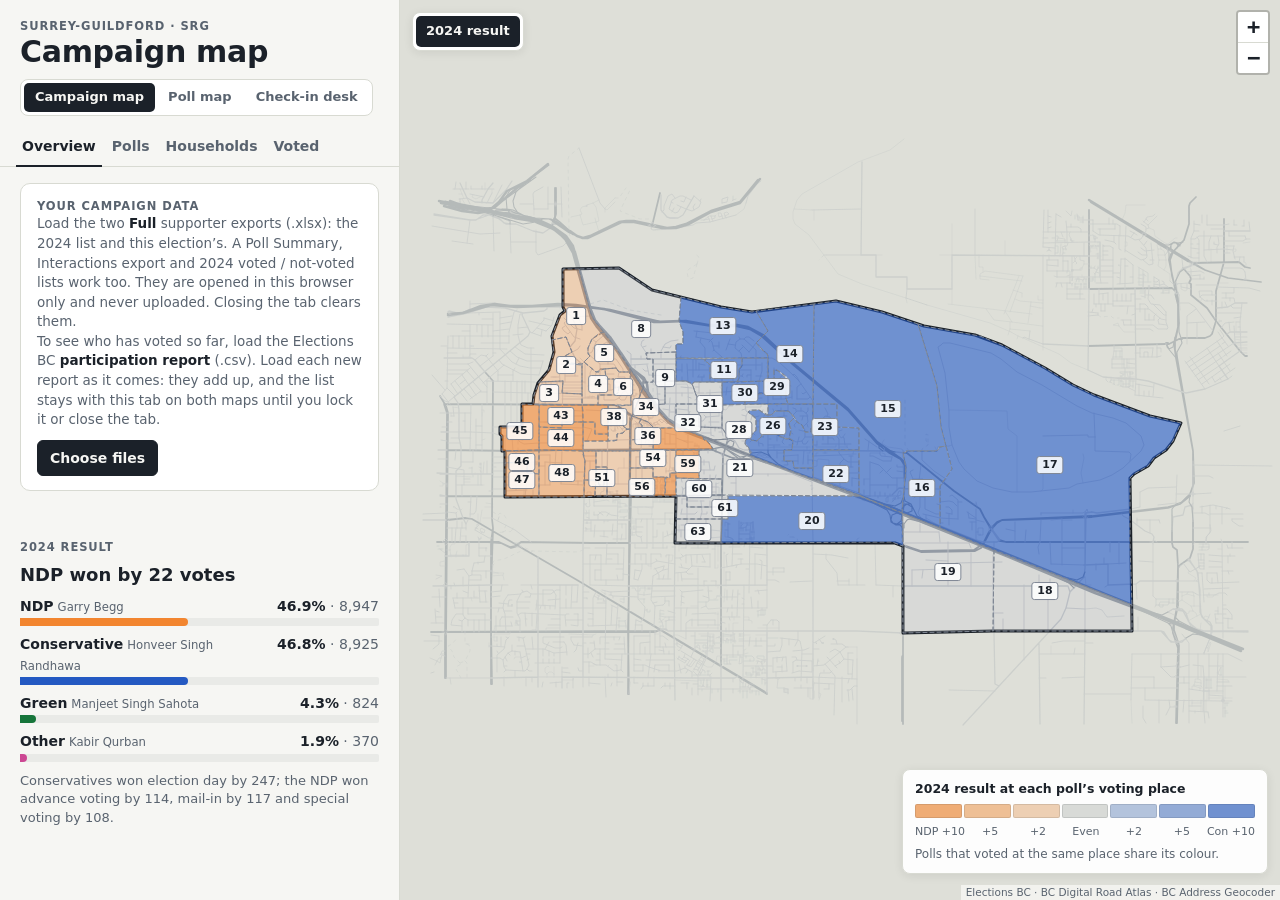
==== commit 442b9780: "Rebuild for Surrey-Guildford and read the Full supporter exports - data/public.js is now Surrey-Guil" ====
--- a/index.html
+++ b/index.html
@@ -7,7 +7,7 @@
 <!-- The page may load its own files and Google Fonts. The only thing that leaves it is the sign-in line (time, map, device ID,
      browser, internet address) sent to the campaign's Firebase database; no campaign data and no loaded file ever leaves it. -->
 <meta http-equiv="Content-Security-Policy" content="default-src 'none'; script-src 'self'; style-src 'self' 'unsafe-inline' https://fonts.googleapis.com; font-src https://fonts.gstatic.com; img-src 'self' data: blob:; connect-src https://api.ipify.org https://api64.ipify.org; form-action 'none'; base-uri 'none'">
-<title>Surrey City Centre Campaign Map</title>
+<title>Surrey-Guildford Campaign Map</title>
 <link rel="preconnect" href="https://fonts.googleapis.com">
 <link rel="preconnect" href="https://fonts.gstatic.com" crossorigin>
 <link rel="stylesheet" href="https://fonts.googleapis.com/css2?family=Archivo:wdth,wght@62..125,100..900&family=IBM+Plex+Sans+Condensed:wght@400;500;600;700&display=swap">
@@ -17,7 +17,7 @@
 <body>
 <div class="gate" id="gate" hidden>
   <form class="gate-card" id="gateForm" autocomplete="on">
-    <p class="eyebrow">Surrey City Centre · SRC</p>
+    <p class="eyebrow">Surrey-Guildford · SRG</p>
     <h1>Campaign map</h1>
     <p>Team access. Enter the password you were given.</p>
     <label for="pw">Password</label>
@@ -30,7 +30,7 @@
 <div class="app" id="app">
   <aside class="panel" aria-label="Campaign details">
     <header class="head">
-      <p class="eyebrow" id="eyebrow">Surrey City Centre</p>
+      <p class="eyebrow" id="eyebrow">Surrey-Guildford</p>
       <h1>Campaign map</h1>
       <button class="sheet-toggle" id="sheetToggle" type="button" aria-expanded="true" aria-controls="panelBody">Hide</button>
       <nav class="maps-nav" aria-label="Maps"><a href="index.html" aria-current="page">Campaign map</a><a href="polls.html">Poll map</a><a href="desk.html">Check-in desk</a></nav>
@@ -46,7 +46,7 @@
         <div class="loader" id="loader">
           <div class="intro">
             <h2>Your campaign data</h2>
-            <p>Load the <b>Poll Summary</b>, <b>Interactions</b> export and the <b>2024 voted / not-voted</b> supporter lists (.xlsx). They are opened in this browser only and never uploaded. Closing the tab clears them.</p>
+            <p>Load the two <b>Full</b> supporter exports (.xlsx): the 2024 list and this election’s. A Poll Summary, Interactions export and 2024 voted / not-voted lists work too. They are opened in this browser only and never uploaded. Closing the tab clears them.</p>
             <p>To see who has voted so far, load the Elections BC <b>participation report</b> (.csv). Load each new report as it comes: they add up, and the list stays with this tab on both maps until you lock it or close the tab.</p>
           </div>
           <p class="loaded" id="loaded" hidden></p>
--- a/app.css
+++ b/app.css
@@ -228,6 +228,13 @@
 .pop .units span { display: inline-block; padding: 0 5px; margin: 2px 2px 0 0; border-radius: 3px; border: 1px solid var(--rule); font-size: 12px; font-variant-numeric: tabular-nums; }
 .pop .flag { padding: 5px 8px; border-radius: 4px; font-size: 12.5px; background: color-mix(in srgb, var(--fg) 7%, transparent); }
 .pop .flag.sign { background: color-mix(in srgb, var(--sign) 22%, transparent); }
+.pop ul.people { list-style: none; padding: 0; margin: 0; display: grid; gap: 6px; max-height: 260px; overflow-y: auto; }
+.pop ul.people li { display: grid; grid-template-columns: 1fr auto; gap: 2px 10px; align-items: start; padding-top: 6px; border-top: 1px solid var(--rule); }
+.pop ul.people li:first-child { border-top: 0; padding-top: 0; }
+.pop ul.people small { display: block; color: var(--muted); font-size: 12px; }
+.pop ul.people .unit { color: var(--muted); font-size: 12px; font-variant-numeric: tabular-nums; }
+.pop ul.people .tel { text-align: right; font-size: 12.5px; font-variant-numeric: tabular-nums; white-space: nowrap; }
+.pop ul.people .tel a { color: inherit; }
 
 .street-label, .house-label, .poll-label, .place-label { pointer-events: none; }
 .street-label span { position: absolute; transform-origin: 0 0; white-space: nowrap; font: 500 11px/1 var(--font-ui); letter-spacing: .04em; color: var(--road-label);
